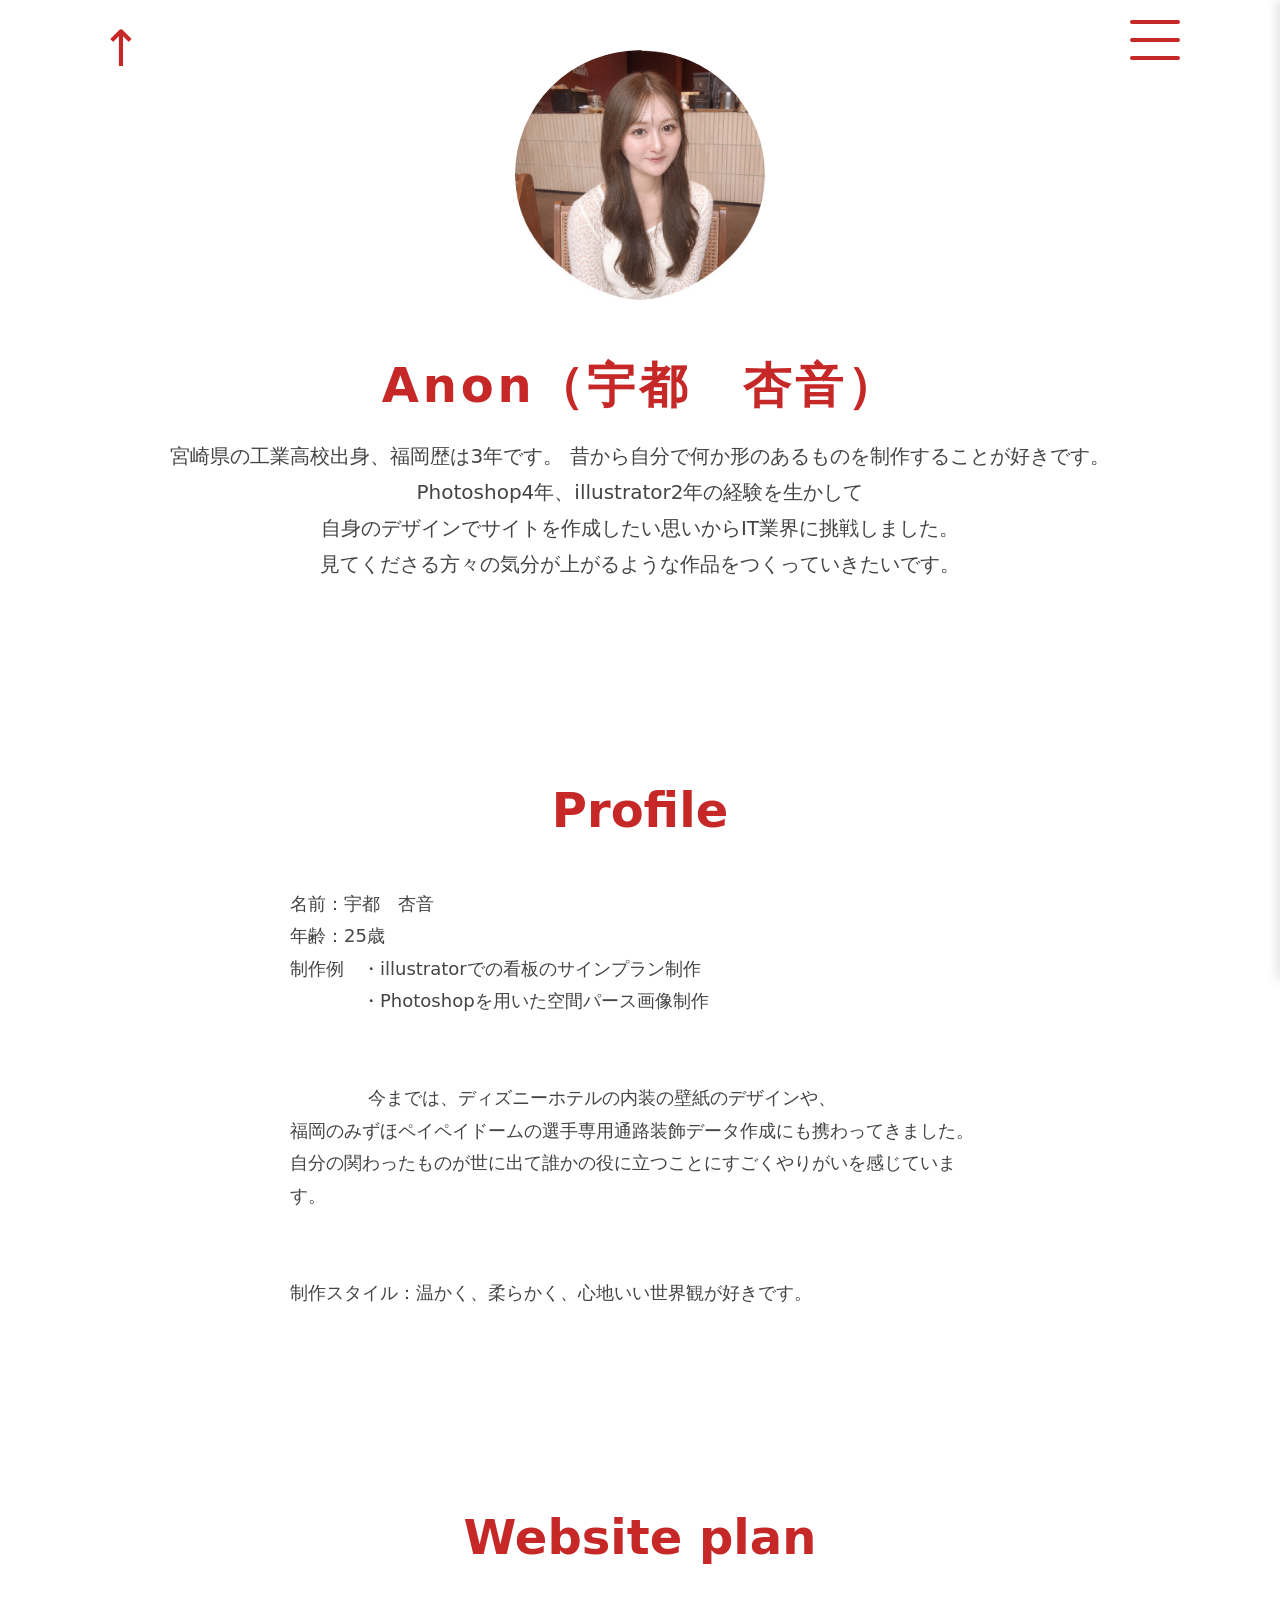
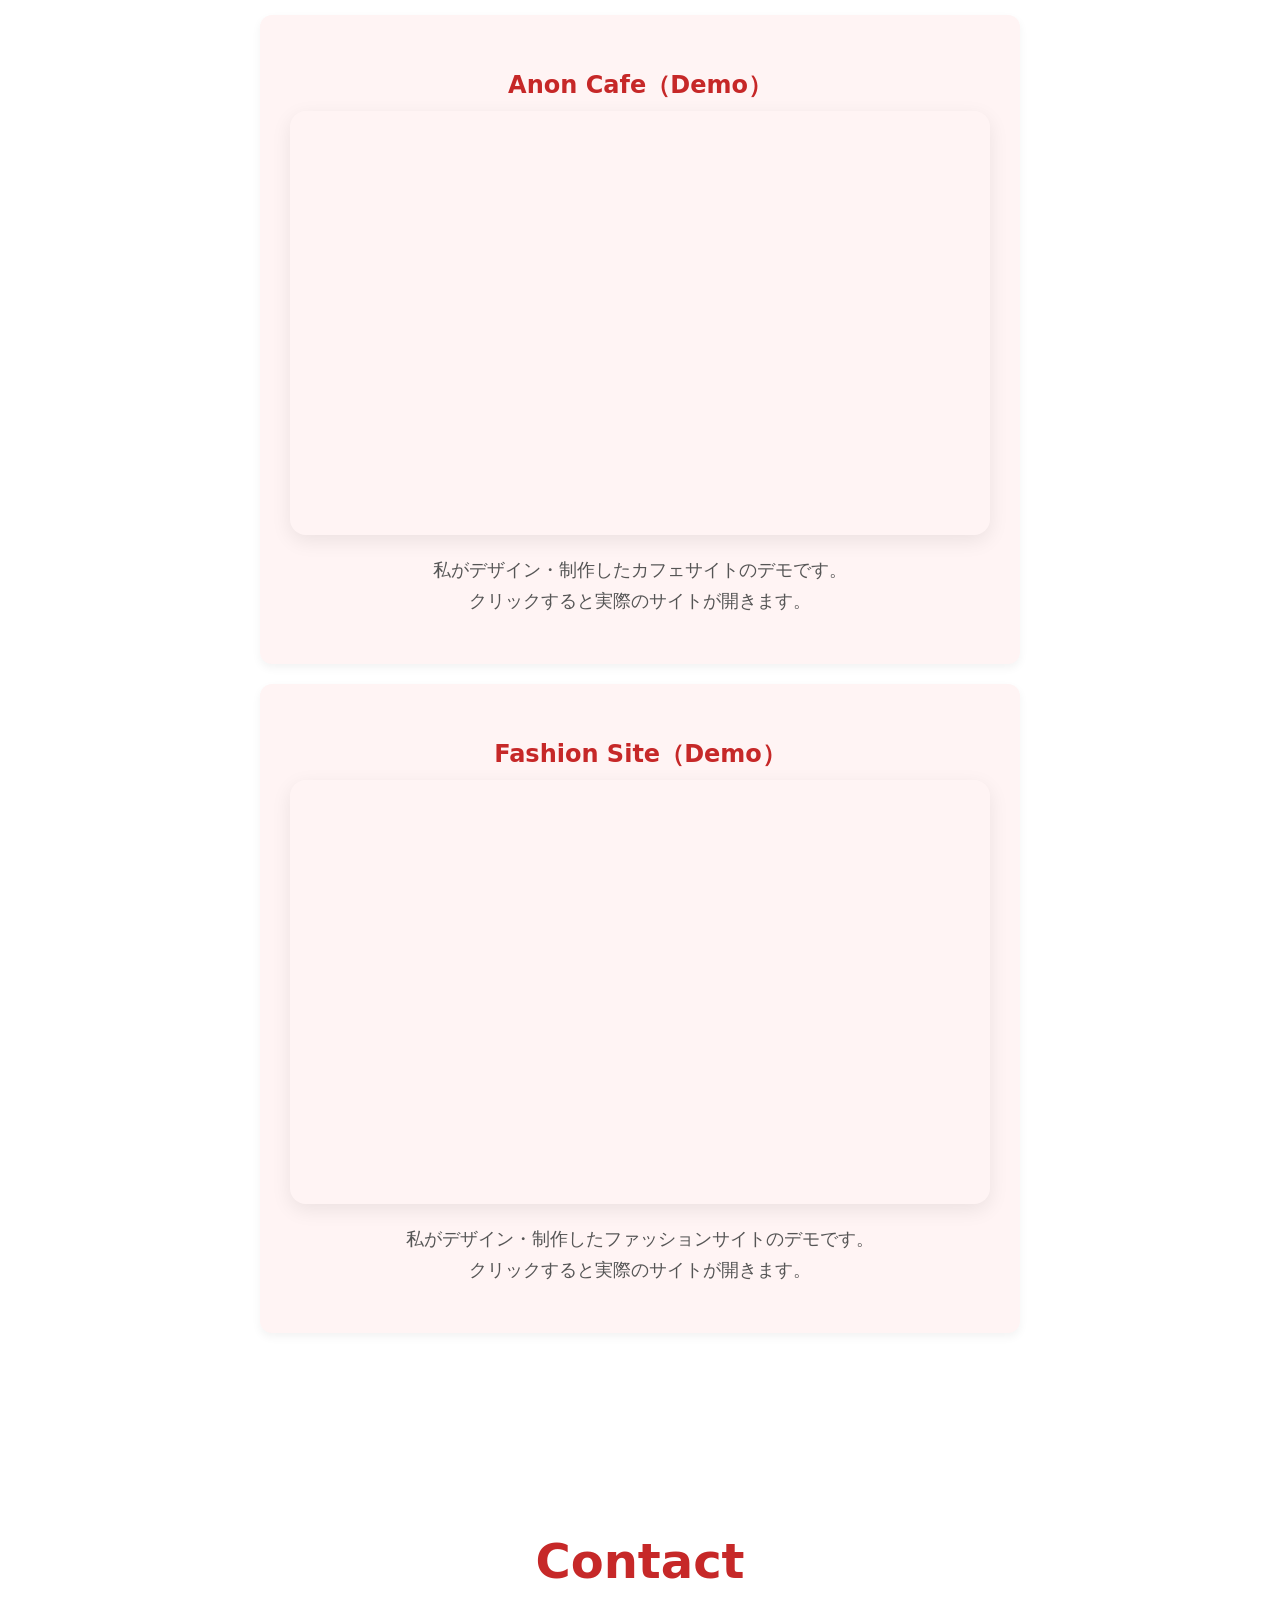
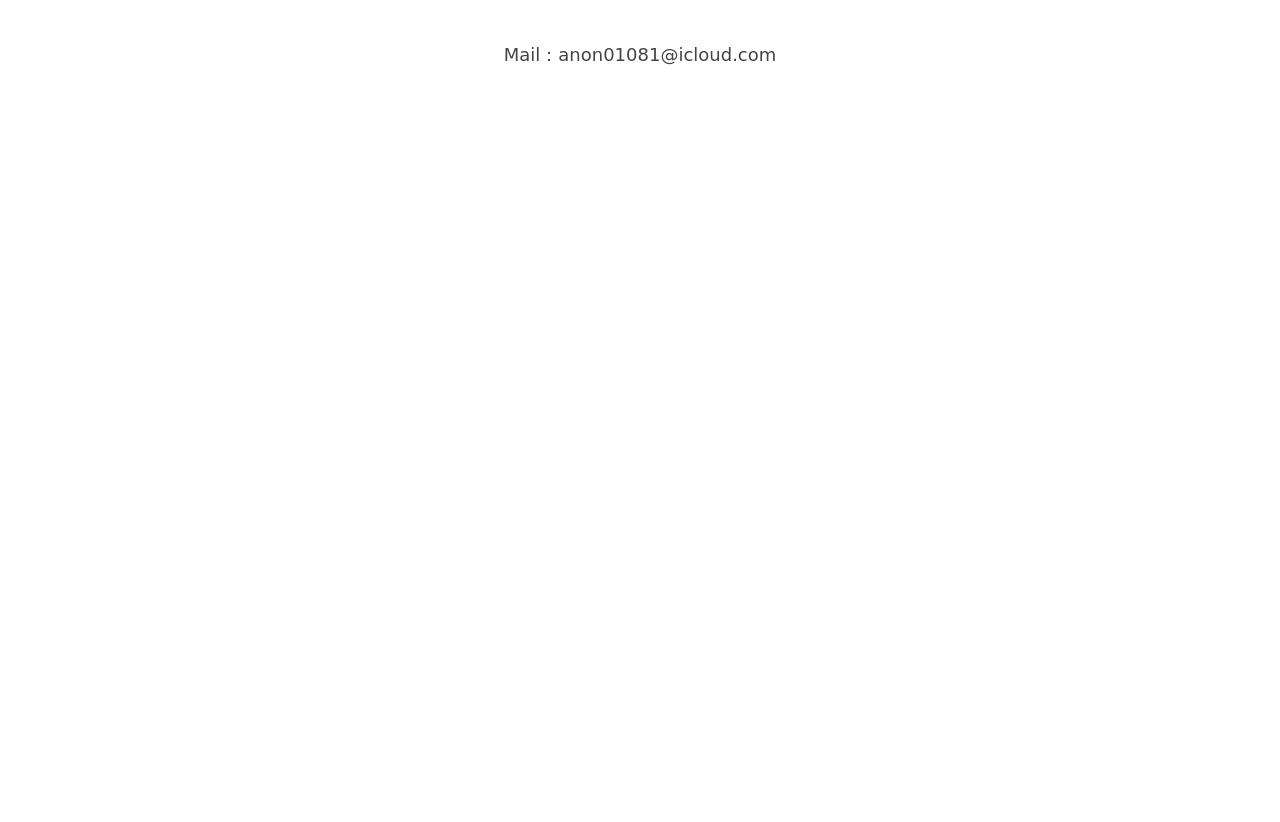
==== home.html @ 7c668c78 "portfolio制作" ====
<!DOCTYPE html>
<html lang="ja">
<head>
  <meta charset="UTF-8">
  <meta name="viewport" content="width=device-width, initial-scale=1.0">
  <title>Anon' Portfolio</title>

  <!-- 共通CSS -->
  <link rel="stylesheet" href="style.css">

  <!-- HP専用CSS -->
  <link rel="stylesheet" href="home.css">
</head>
<body>

  <!-- 左上：トップへ戻る、右上：ハンバーガー -->
  <div class="header-icons">
    <div class="back-arrow" onclick="window.scrollTo({ top: 0, behavior: 'smooth' })">↑</div>

    <div class="hamburger" id="hamburger">
      <span></span>
      <span></span>
      <span></span>
    </div>
  </div>

  <!-- ハンバーガーメニュー -->
  <nav class="menu" id="menu">
    <ul>
      <li><a href="#profile">プロフィール</a></li>
      <li><a href="#works">作品一覧</a></li>
      <li><a href="#contact">お問い合わせ</a></li>
    </ul>
  </nav>

  <!-- メインコンテンツ -->
  <main class="content">
    <!-- Profile画像 -->
    <div class="profile-image fadein">
    <img src="profile.png" alt="プロフィール画像">
    </div>


    <!-- Hero セクション -->
    <section class="hero fadein">
      <h1 class="hero-title">Anon（宇都　杏音）</h1>
      <p class="hero-copy">
        宮崎県の工業高校出身、福岡歴は3年です。
        昔から自分で何か形のあるものを制作することが好きです。<br>
        Photoshop4年、illustrator2年の経験を生かして<br>
        自身のデザインでサイトを作成したい思いからIT業界に挑戦しました。<br>
        見てくださる方々の気分が上がるような作品をつくっていきたいです。
      </p>
    </section>

    <!-- Profile セクション -->
    <section class="profile fadein" id="profile">
      <h2 class="section-title">Profile</h2>
      <p class="profile-text">
        名前：宇都　杏音<br>
        年齢：25歳<br>
        制作例　・illustratorでの看板のサインプラン制作<br>
        　　　　・Photoshopを用いた空間パース画像制作<br>
        　　　　<br>
        <br>
        　　　　  今までは、ディズニーホテルの内装の壁紙のデザインや、<br>
        福岡のみずほペイペイドームの選手専用通路装飾データ作成にも携わってきました。<br>
自分の関わったものが世に出て誰かの役に立つことにすごくやりがいを感じています。
        <br>
<br>
<br>
        制作スタイル：温かく、柔らかく、心地いい世界観が好きです。<br>
      </p>
    </section>

    <!-- Works セクション -->
    <section class="works fadein" id="works">
      <h2 class="section-title">Website plan</h2>

      <div class="work-item fadein">
  <h3 class="work-title">Anon Cafe（Demo）</h3>

  <div class="iframe-wrap">
    <a href="https://ann081-onn.github.io/anon-cafe/" 
       target="_blank" 
       class="iframe-link"></a>

    <iframe 
      src="https://ann081-onn.github.io/anon-cafe/" 
      class="work-iframe">
    </iframe>
  </div>

  <p class="work-desc">
    私がデザイン・制作したカフェサイトのデモです。<br>
    クリックすると実際のサイトが開きます。
  </p>
</div>

<div class="work-item fadein">
  <h3 class="work-title">Fashion Site（Demo）</h3>

  <div class="iframe-wrap">
    <a href="https://ann081-onn.github.io/fashion-site/" 
       target="_blank" 
       class="iframe-link"></a>

    <iframe 
      src="https://ann081-onn.github.io/fashion-site/" 
      class="work-iframe">
    </iframe>
  </div>

  <p class="work-desc">
    私がデザイン・制作したファッションサイトのデモです。<br>
    クリックすると実際のサイトが開きます。
  </p>
</div>



    </section>

    <!-- Contact セクション -->
<section class="contact" id="contact">

      <h2 class="section-title">Contact</h2>
      <p class="contact-text">
        
        Mail：anon01081@icloud.com<br>
      </p>
    </section>

  </main>

  <div class="bottom-space"></div>


  <!-- JS -->
  <script src="home.js"></script>

  <!-- スクロールアニメーション -->
  <script>
    const fadeElems = document.querySelectorAll('.fadein');

    const fadeInOnScroll = () => {
      fadeElems.forEach(elem => {
        const rect = elem.getBoundingClientRect();
        if (rect.top < window.innerHeight - 100) {
          elem.classList.add('show');
        }
      });
    };

    window.addEventListener('scroll', fadeInOnScroll);
    window.addEventListener('load', fadeInOnScroll);
  </script>

</body>
</html>
---- style.css ----
body {
  margin: 0;
  padding: 0;
  width: 100%;
  height: 100vh;
  overflow-x: hidden;

  display: flex;
  flex-direction: column;
  align-items: center;     /* 横だけ中央揃え */
  justify-content: flex-start; /* ← これで上から並ぶ */

  background: #ffffff;
  color: #c62828;
  font-family: "Hiragino Sans", "Yu Gothic", system-ui, sans-serif;
}


h1 {
  margin-top: 180px;
  margin-bottom: 20px;
  font-size: 28px;
  letter-spacing: 0.08em;
  z-index: 10;

  opacity: 0;
  animation: fadeInTitle 1.2s ease-out forwards;
}

@keyframes fadeInTitle {
  0% {
    opacity: 0;
    transform: translateY(-20px);
  }
  100% {
    opacity: 1;
    transform: translateY(0);
  }
}



.cake-container {
  position: absolute;
  top: 50%;
  transform: translateY(-50%); /* ← 完全に中央に来る */
  width: 800px;
  height: 800px;
}

.cake-img {
  position: absolute;
  top: 0;
  left: 0;
  width: 800px;
  height: 800px;
  object-fit: contain;

  opacity: 0;
  transform: scale(1.05); /* ← 少し大きくしてふわっと感 */
  transition: opacity 1.6s ease, transform 1.6s ease; /* ← ゆっくり柔らかく */
}

.cake-img.show {
  opacity: 1;
  transform: scale(1); /* ← ふわっと縮んでくる */
}
---- home.css ----
/* HP のレイアウトをトップページの中央寄せから解除 */
body {
  display: block !important;
  margin: 0;
  padding: 0;
  width: 100%;
}

/* 左右のアイコン配置 */
.header-icons {
  position: fixed;
  top: 20px;
  left: 0;
  right: 0;
  width: 100%;
  display: flex;
  justify-content: space-between;
  z-index: 300;
}

.back-arrow {
  margin-left: 100px;
  font-size: 50px;
  cursor: pointer;
  user-select: none;
  color: #c62828;
  transition: opacity 0.2s ease;
}

.hamburger {
  margin-right: 100px;
  width: 50px;
  height: 40px;
  display: flex;
  flex-direction: column;
  justify-content: space-between;
  cursor: pointer;
}

.hamburger span {
  display: block;
  height: 4px;
  background: #c62828;
  border-radius: 2px;
  transition: 0.3s ease;
}

/* メニュー */
.menu {
  position: fixed;
  top: 0;
  right: -250px;
  width: 250px;
  height: 100vh;
  background: #fff4f4;
  box-shadow: -4px 0 10px rgba(0,0,0,0.1);
  transition: right 0.4s ease;
  padding-top: 80px;
  z-index: 9999;
}

.menu.open {
  right: 0;
}

.menu ul {
  list-style: none;
  padding: 0;
  margin: 0;
}

.menu li {
  margin: 20px 0;
  text-align: center;
}

.menu a {
  text-decoration: none;
  color: #c62828;
  font-size: 20px;
}

/* メインコンテンツ */
.content {
  padding-top: 0px;
  text-align: center;
}

.profile-image{
    text-align: center;
    margin: 50px 0 50px;
}

.profile-image img{
    width: 250px;
    max-width: 80%;
    border-radius: 50%;
    object-fit: cover;
}

/* ===== Hero ===== */
.hero {
  margin-bottom: 0;
  padding-bottom: 0;
  text-align: center;
  animation: fadeIn 1.2s ease forwards;
}

.hero-title{
  font-size: 48px;
  font-weight: bold;
  color: #c62828;

  margin-top: 20px;
  margin-bottom: 20px;

  opacity: 0;
  animation: slideUp 1s ease forwards;
}

.hero-copy {
  font-size: 20px;
  line-height: 1.8;
  color: #444;
  opacity: 0;
  animation: fadeIn 1.5s ease forwards;
  animation-delay: 0.3s;
}

/* アニメーション */
@keyframes fadeIn {
  from { opacity: 0; }
  to   { opacity: 1; }
}

@keyframes slideUp {
  from { opacity: 0; transform: translateY(20px); }
  to   { opacity: 1; transform: translateY(0); }
}

/* ===== Section 共通 ===== */
.section-title {
  font-size: 48px;
  color: #c62828;
  margin: 200px 0 50px;
  text-align: center;
  animation: fadeIn 1s ease forwards;
}

/* ===== Profile ===== */
.profile-text {
  font-size: 18px;
  line-height: 1.8;
  color: #444;
  text-align: left;
  max-width: 700px;
  margin: 0 auto;
  animation: fadeIn 1.2s ease forwards;
}

/* ===== Works ===== */
.works {
  margin-top: 40px;
}

.work-item {
  background: #fff4f4;
  border-radius: 12px;
  padding: 30px;
  margin: 20px auto;
  max-width: 700px;
  box-shadow: 0 4px 10px rgba(0,0,0,0.05);
  animation: fadeIn 1.2s ease forwards;
}

.work-title {
  font-size: 24px;
  color: #c62828;
  margin-bottom: 10px;
}

.work-desc {
  font-size: 18px;
  color: #555;
  line-height: 1.7;
}

/* ===== Contact ===== */
.contact-text {
  font-size: 18px;
  line-height: 1.8;
  color: #444;
  text-align: center;
  max-width: 700px;
  margin: 0 auto 300px; /* ← ここだけで余白を管理 */
  animation: fadeIn 1.2s ease forwards;
}


/* ===== fadein ===== */
.fadein {
  opacity: 0;
  transform: translateY(0); /* ← 余白が潰れない */
  transition: all 0.8s ease;
}

.fadein.show {
  opacity: 1;
  transform: translateY(0);
}

/* ===== iframe ===== */
.iframe-wrap {
  width: 100%;
  max-width: 700px;
  margin: 0 auto 20px;
  border-radius: 16px;
  overflow: hidden;
  box-shadow: 0 6px 20px rgba(0,0,0,0.08);
  animation: fadeIn 1.2s ease forwards;
  position: relative;
}

.work-iframe {
  width: 100%;
  height: 420px;
  border: none;
  transform: scale(1);
  transition: transform 0.4s ease;
}

.iframe-wrap:hover .work-iframe {
  transform: scale(1.02);
}

.iframe-link {
  position: absolute;
  top: 0;
  left: 0;
  width: 100%;
  height: 100%;
  z-index: 10;
  display: block;
}


.bottom-space {
  height: 50%; /* ← 好きな余白に調整 */
}
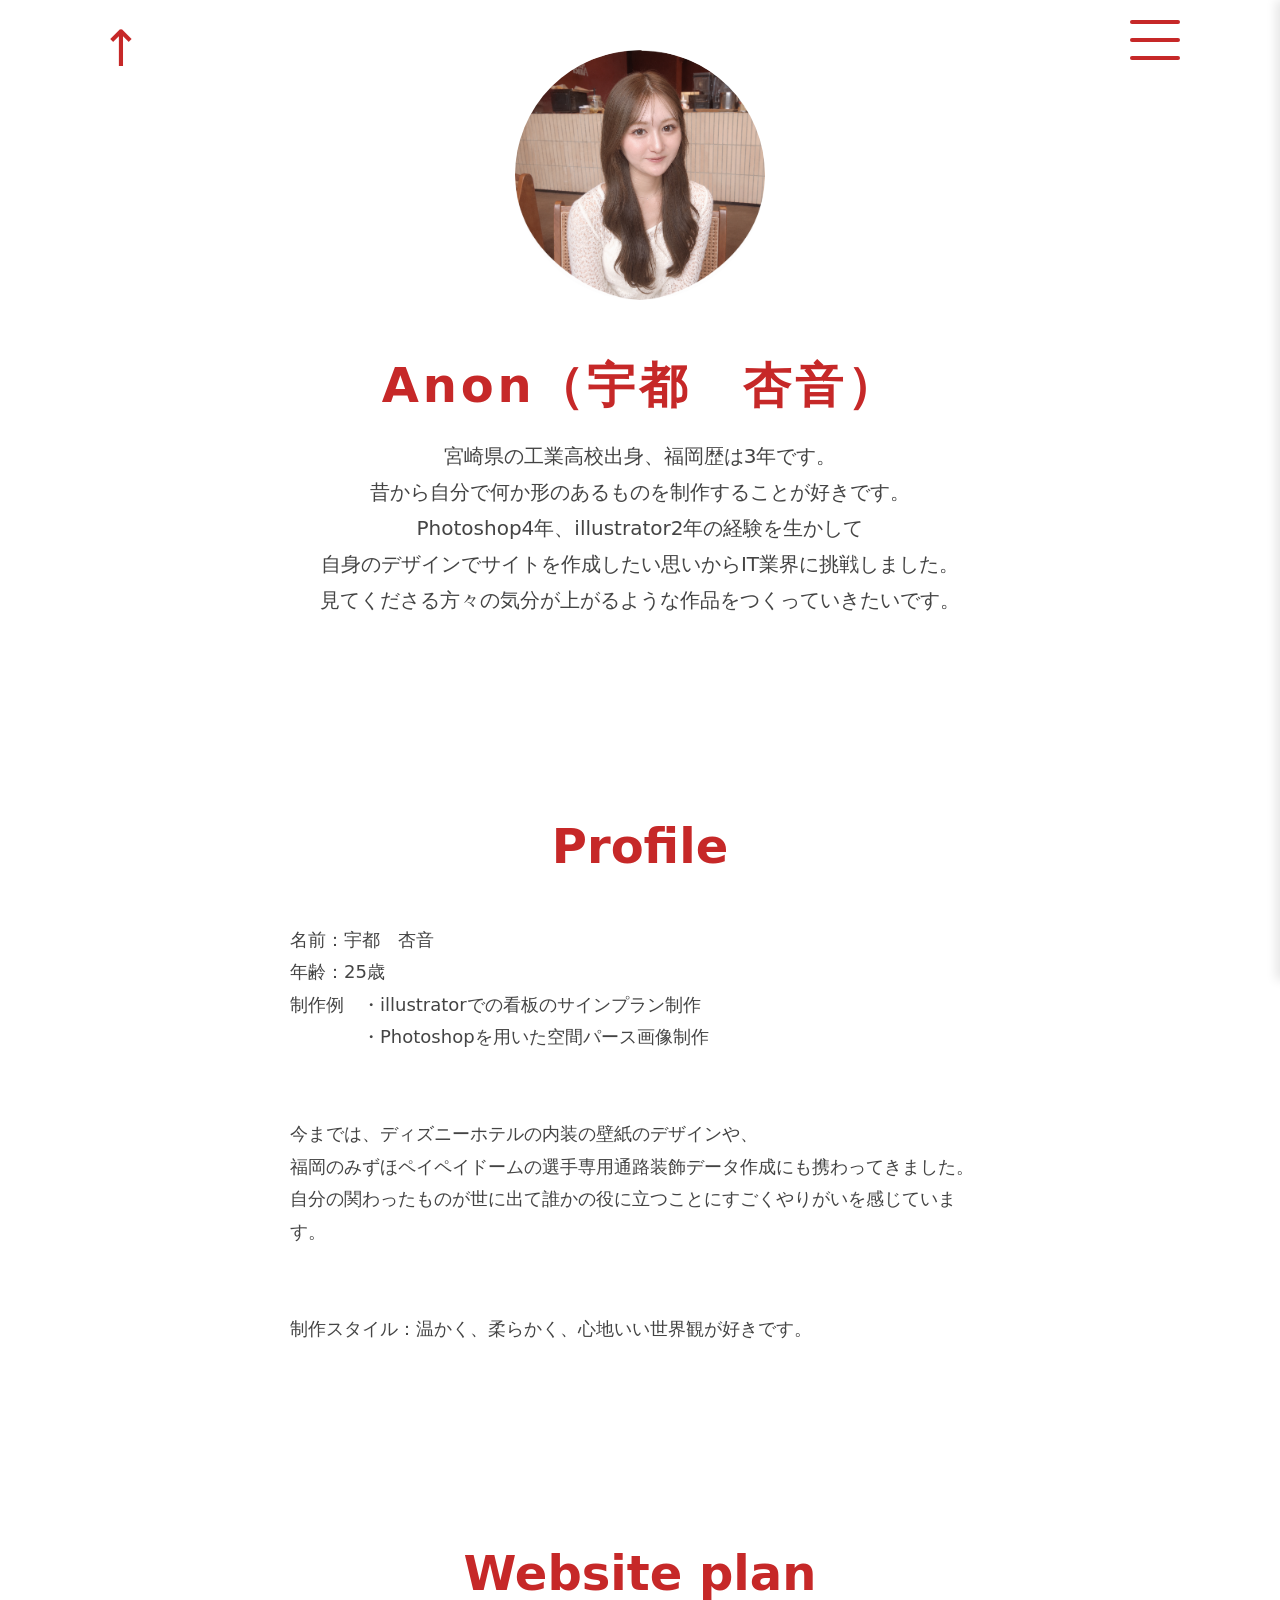
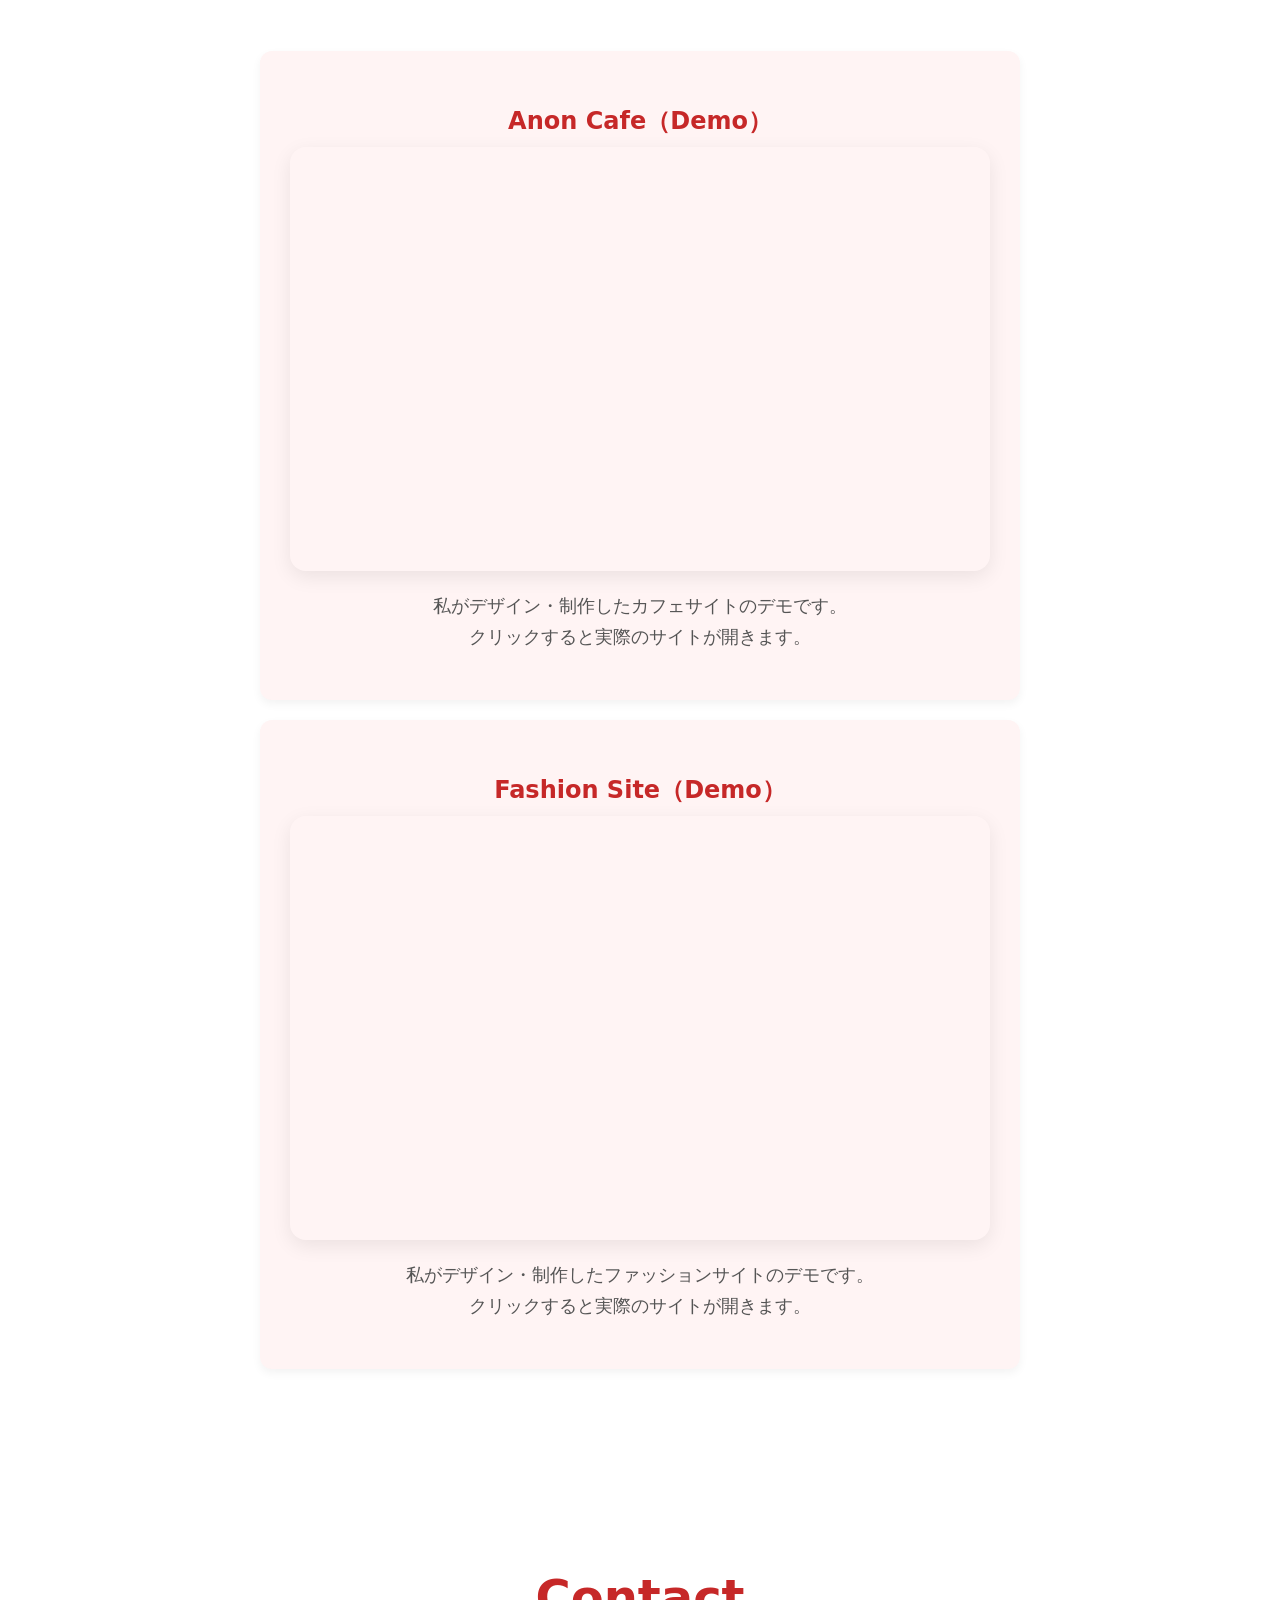
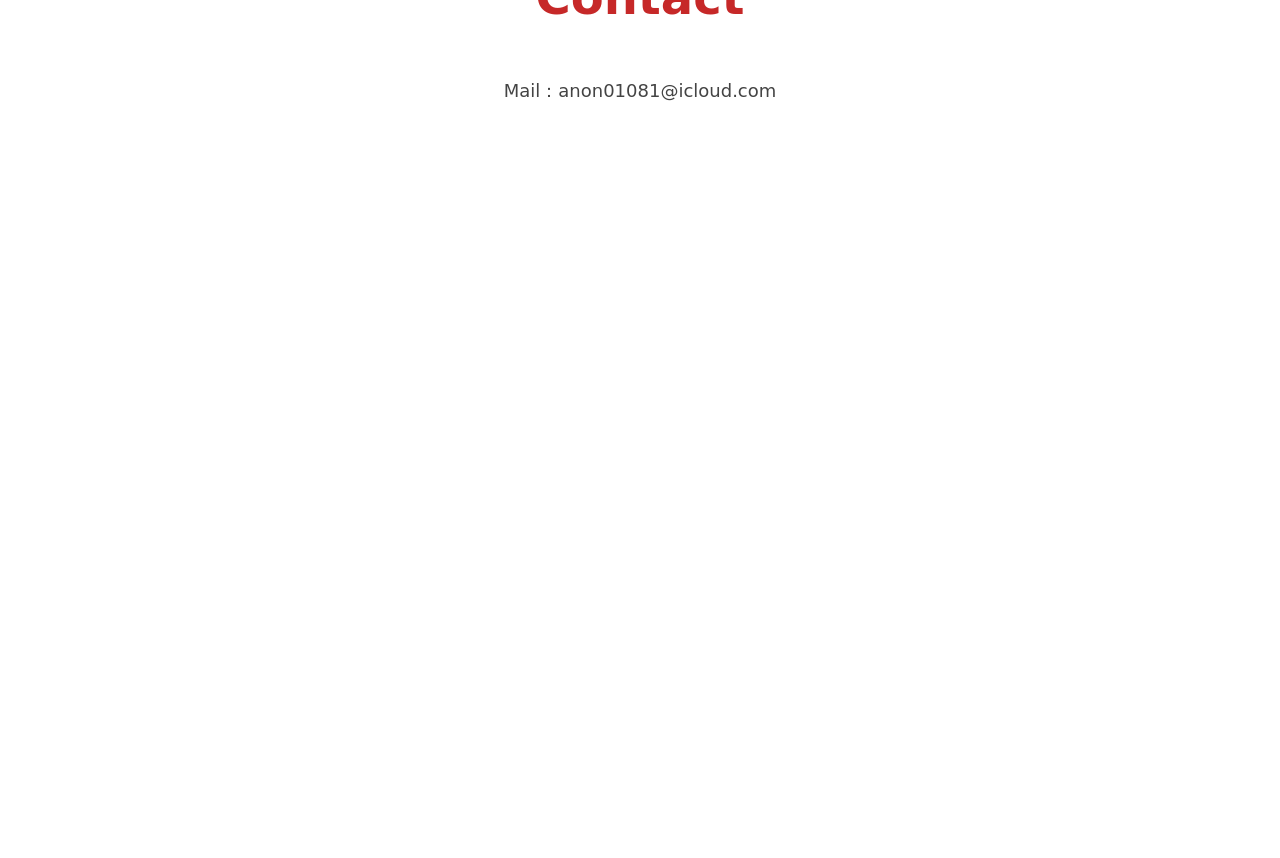
==== commit 18a17ecf: "スマホ文字サイズ調整" ====
--- a/home.html
+++ b/home.html
@@ -45,7 +45,7 @@
     <section class="hero fadein">
       <h1 class="hero-title">Anon（宇都　杏音）</h1>
       <p class="hero-copy">
-        宮崎県の工業高校出身、福岡歴は3年です。
+        宮崎県の工業高校出身、福岡歴は3年です。<br>
         昔から自分で何か形のあるものを制作することが好きです。<br>
         Photoshop4年、illustrator2年の経験を生かして<br>
         自身のデザインでサイトを作成したい思いからIT業界に挑戦しました。<br>
@@ -63,7 +63,7 @@
         　　　　・Photoshopを用いた空間パース画像制作<br>
         　　　　<br>
         <br>
-        　　　　  今までは、ディズニーホテルの内装の壁紙のデザインや、<br>
+        今までは、ディズニーホテルの内装の壁紙のデザインや、<br>
         福岡のみずほペイペイドームの選手専用通路装飾データ作成にも携わってきました。<br>
 自分の関わったものが世に出て誰かの役に立つことにすごくやりがいを感じています。
         <br>
--- a/home.css
+++ b/home.css
@@ -247,3 +247,114 @@
 .bottom-space {
   height: 50%; /* ← 好きな余白に調整 */
 }
+
+/* =========================
+   iPhone対応
+========================= */
+@media (max-width: 768px){
+
+  .back-arrow{
+    margin-left: 20px;
+    font-size: 36px;
+  }
+
+  .hamburger{
+    margin-right: 20px;
+    width: 40px;
+    height: 30px;
+  }
+
+  .hero-title{
+    font-size: 32px;
+    line-height: 1.3;
+  }
+
+  .hero-copy{
+    font-size: 16px;
+    padding: 0 20px;
+  }
+
+  .section-title{
+    font-size: 32px;
+    margin: 120px 0 30px;
+  }
+
+  .profile-text{
+    font-size: 16px;
+    padding: 0 20px;
+  }
+
+  .work-item{
+    width: calc(100% - 40px);
+    padding: 20px;
+  }
+
+  .work-title{
+    font-size: 20px;
+  }
+
+  .work-desc{
+    font-size: 16px;
+  }
+
+  .iframe-wrap{
+    width: calc(100% - 20px);
+  }
+
+  .work-iframe{
+    height: 250px;
+  }
+
+  .contact-text{
+    font-size: 16px;
+    padding: 0 20px;
+    margin-bottom: 150px;
+  }
+
+  .profile-image img{
+    width: 180px;
+  }
+
+  .menu{
+    width: 220px;
+  }
+
+  .menu a{
+    font-size: 18px;
+  }
+}
+@media (max-width: 768px){
+
+  .content{
+    padding-left: 20px;
+    padding-right: 20px;
+  }
+
+  .hero{
+    padding-left: 20px;
+    padding-right: 20px;
+  }
+
+  .profile-text,
+  .contact-text{
+    padding-left: 20px;
+    padding-right: 20px;
+  }
+
+}
+@media (max-width: 768px){
+
+  .work-item{
+    width: calc(100% - 20px);
+    box-sizing: border-box;
+  }
+
+}
+@media (max-width: 768px){
+
+  p{
+    text-align: center;
+    font-size: 16px;
+  }
+
+}
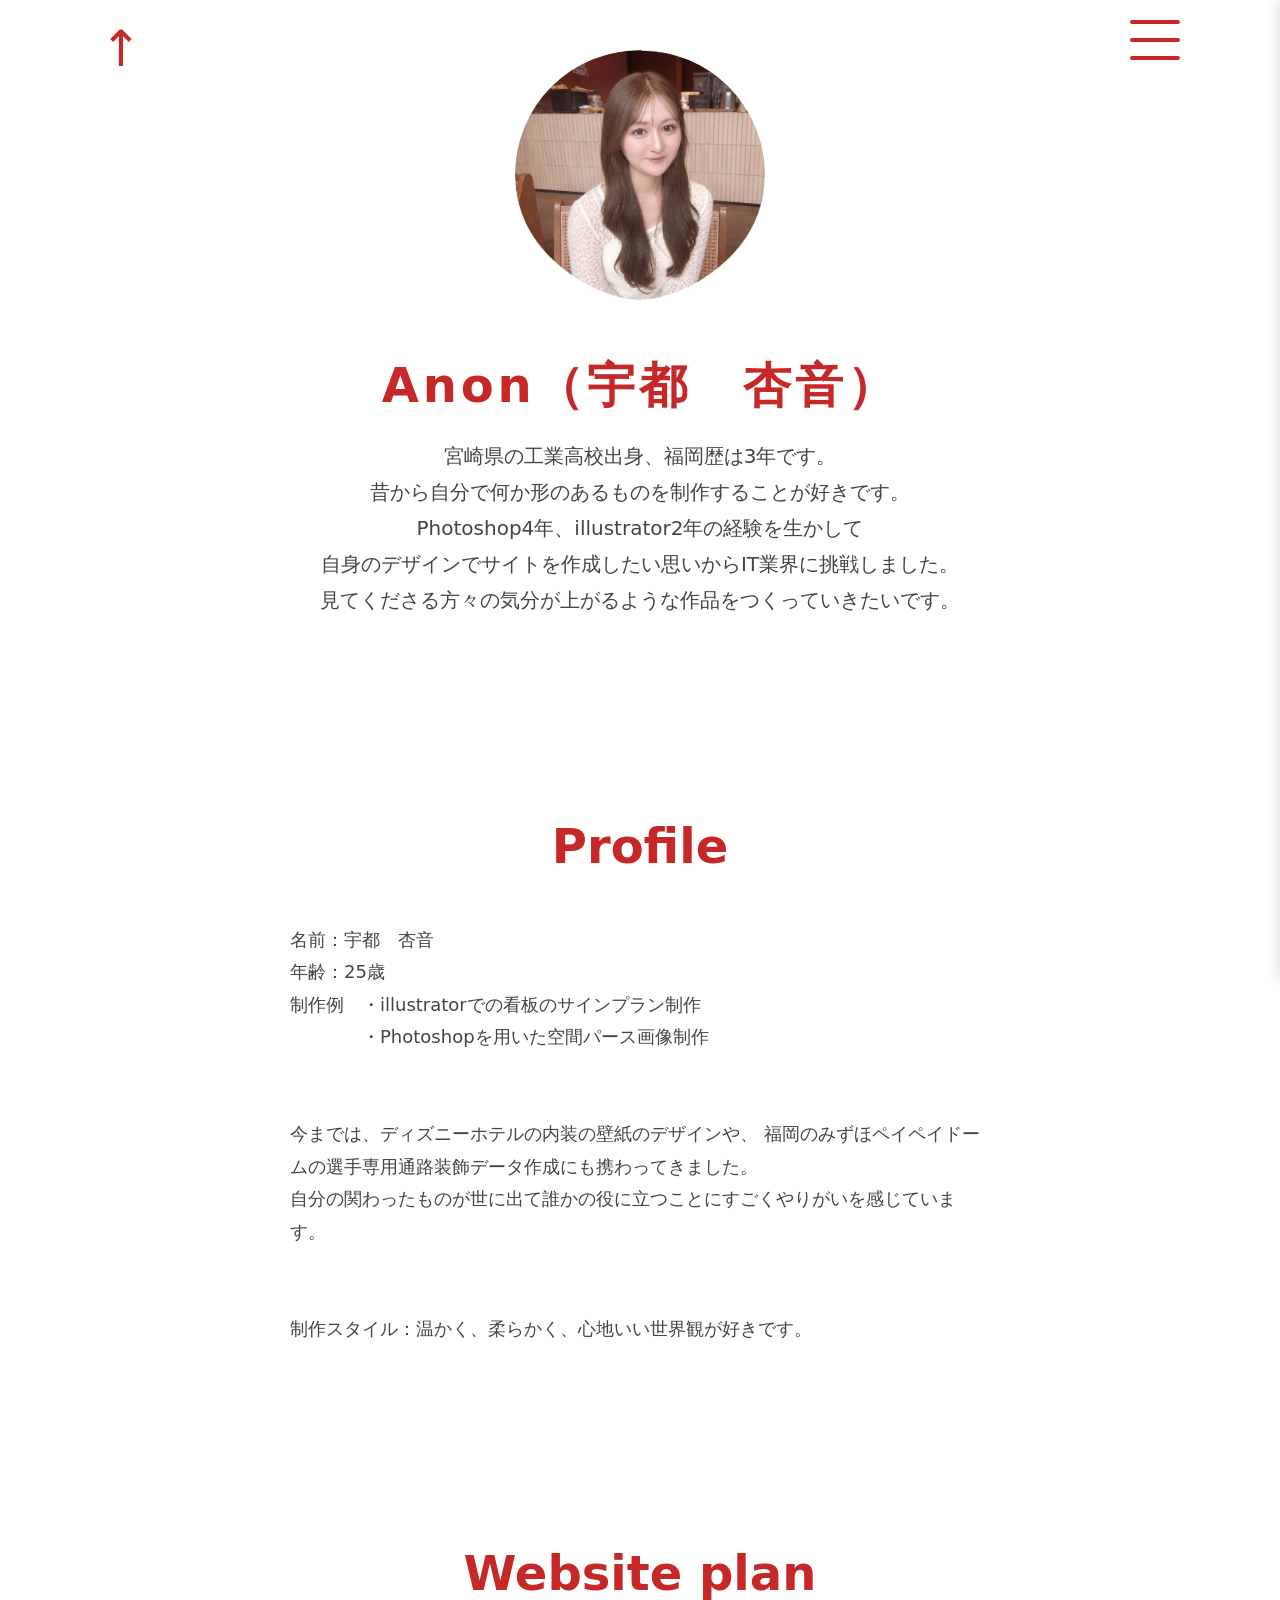
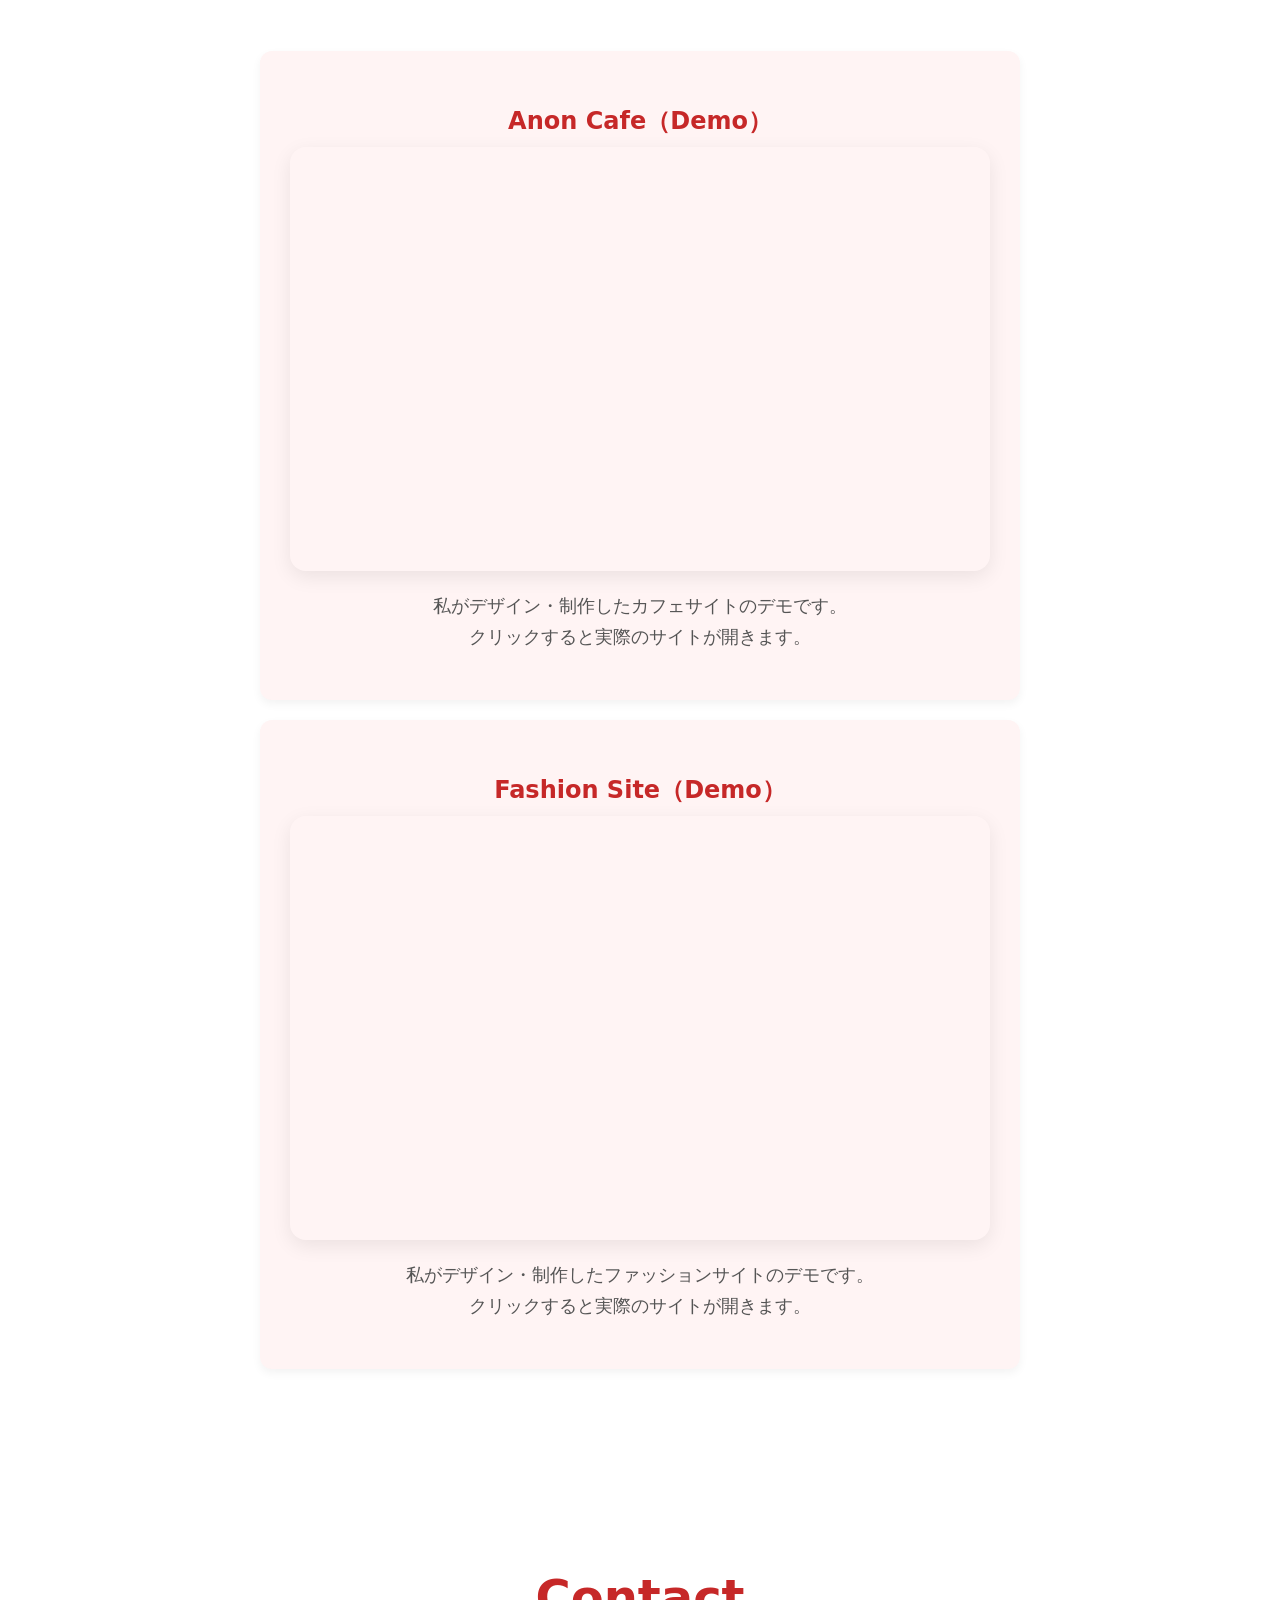
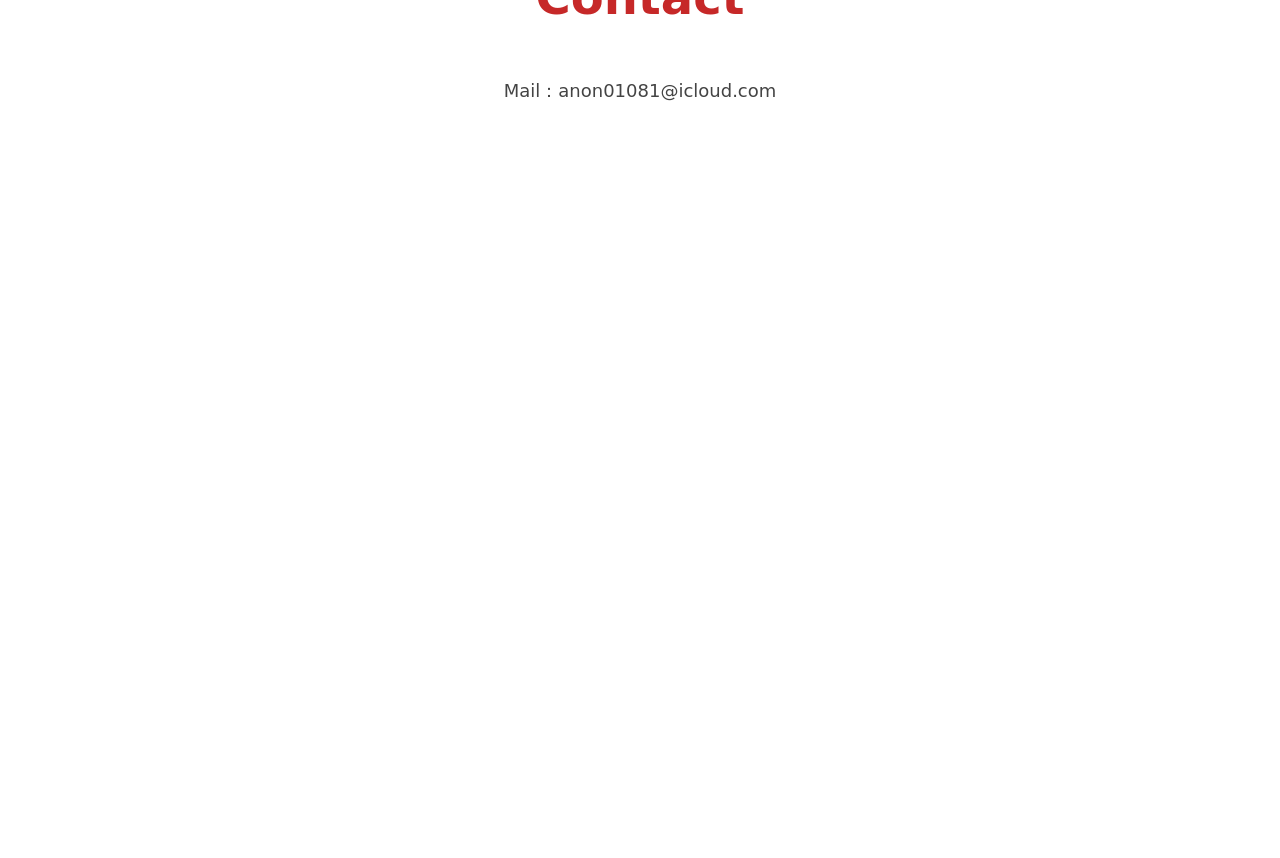
==== commit 07d324c3: "スマホ文字サイズ調整" ====
--- a/home.html
+++ b/home.html
@@ -63,7 +63,7 @@
         　　　　・Photoshopを用いた空間パース画像制作<br>
         　　　　<br>
         <br>
-        今までは、ディズニーホテルの内装の壁紙のデザインや、<br>
+        今までは、ディズニーホテルの内装の壁紙のデザインや、
         福岡のみずほペイペイドームの選手専用通路装飾データ作成にも携わってきました。<br>
 自分の関わったものが世に出て誰かの役に立つことにすごくやりがいを感じています。
         <br>
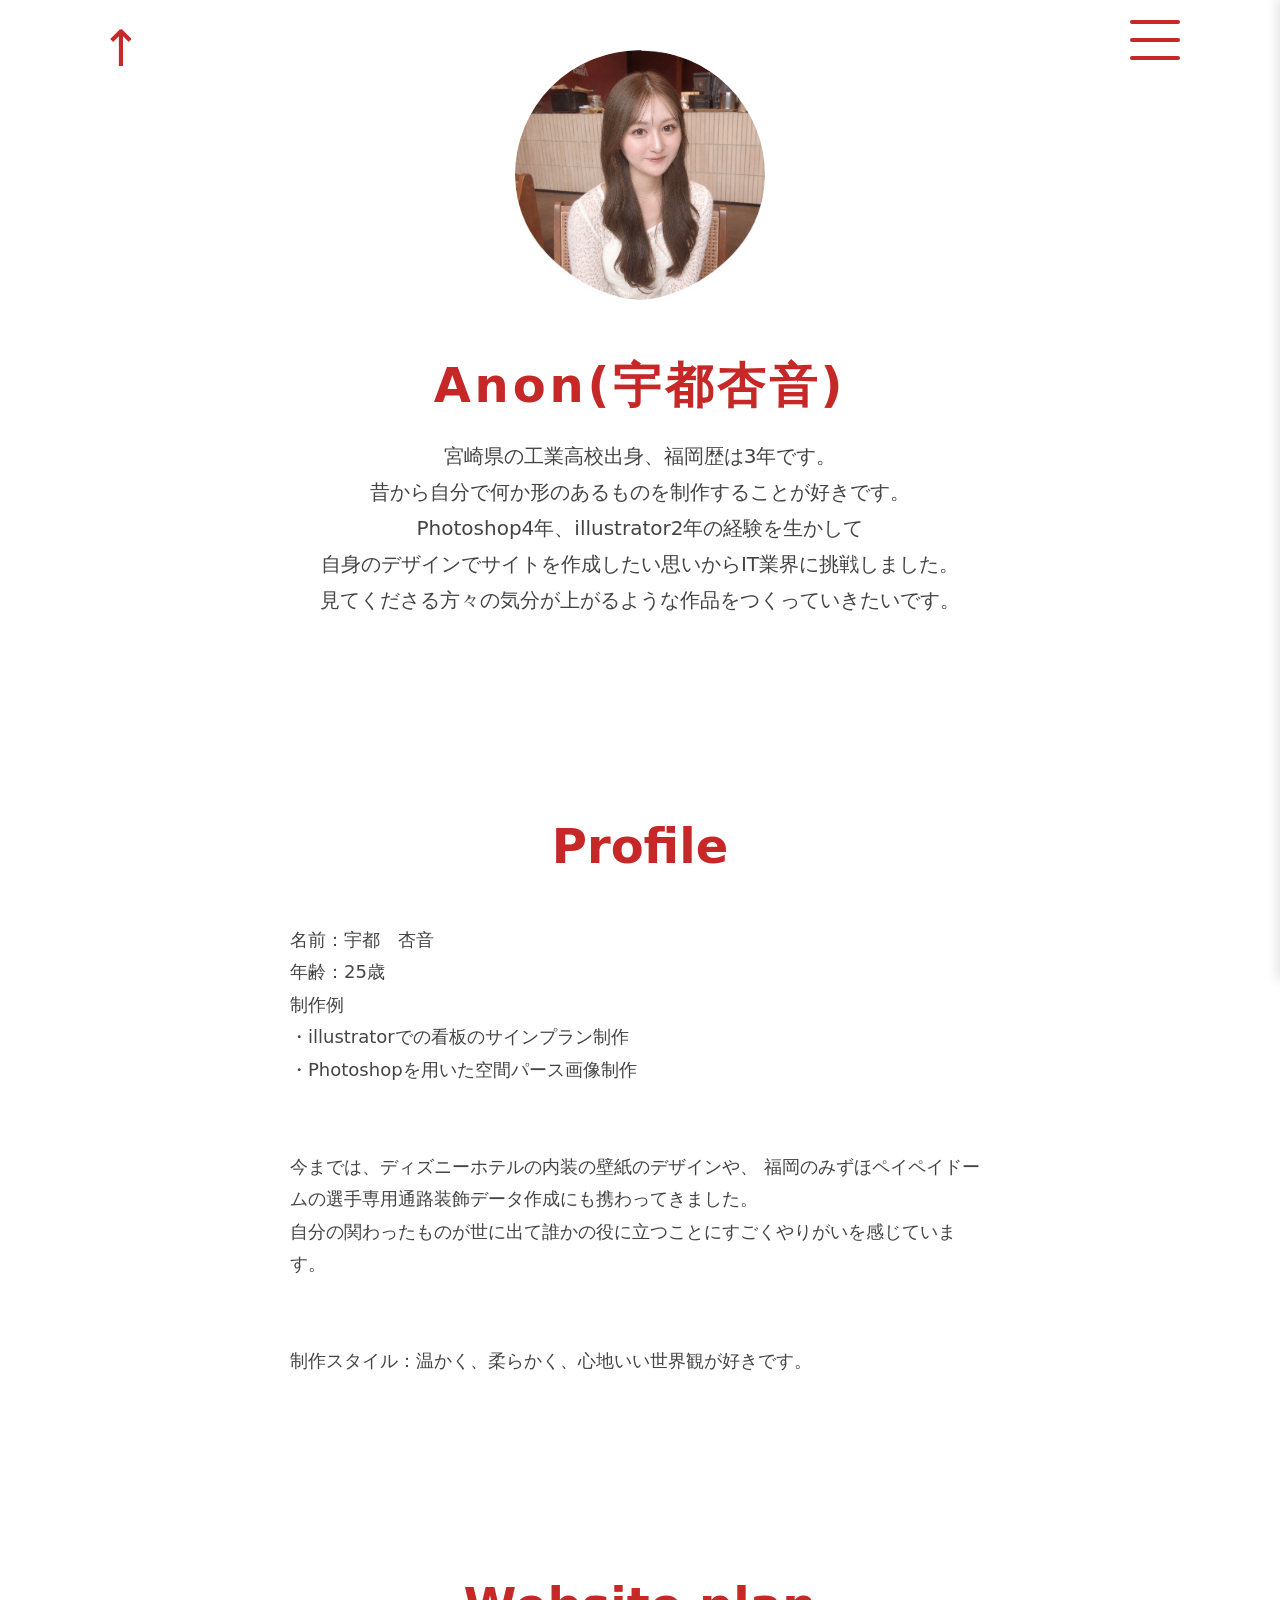
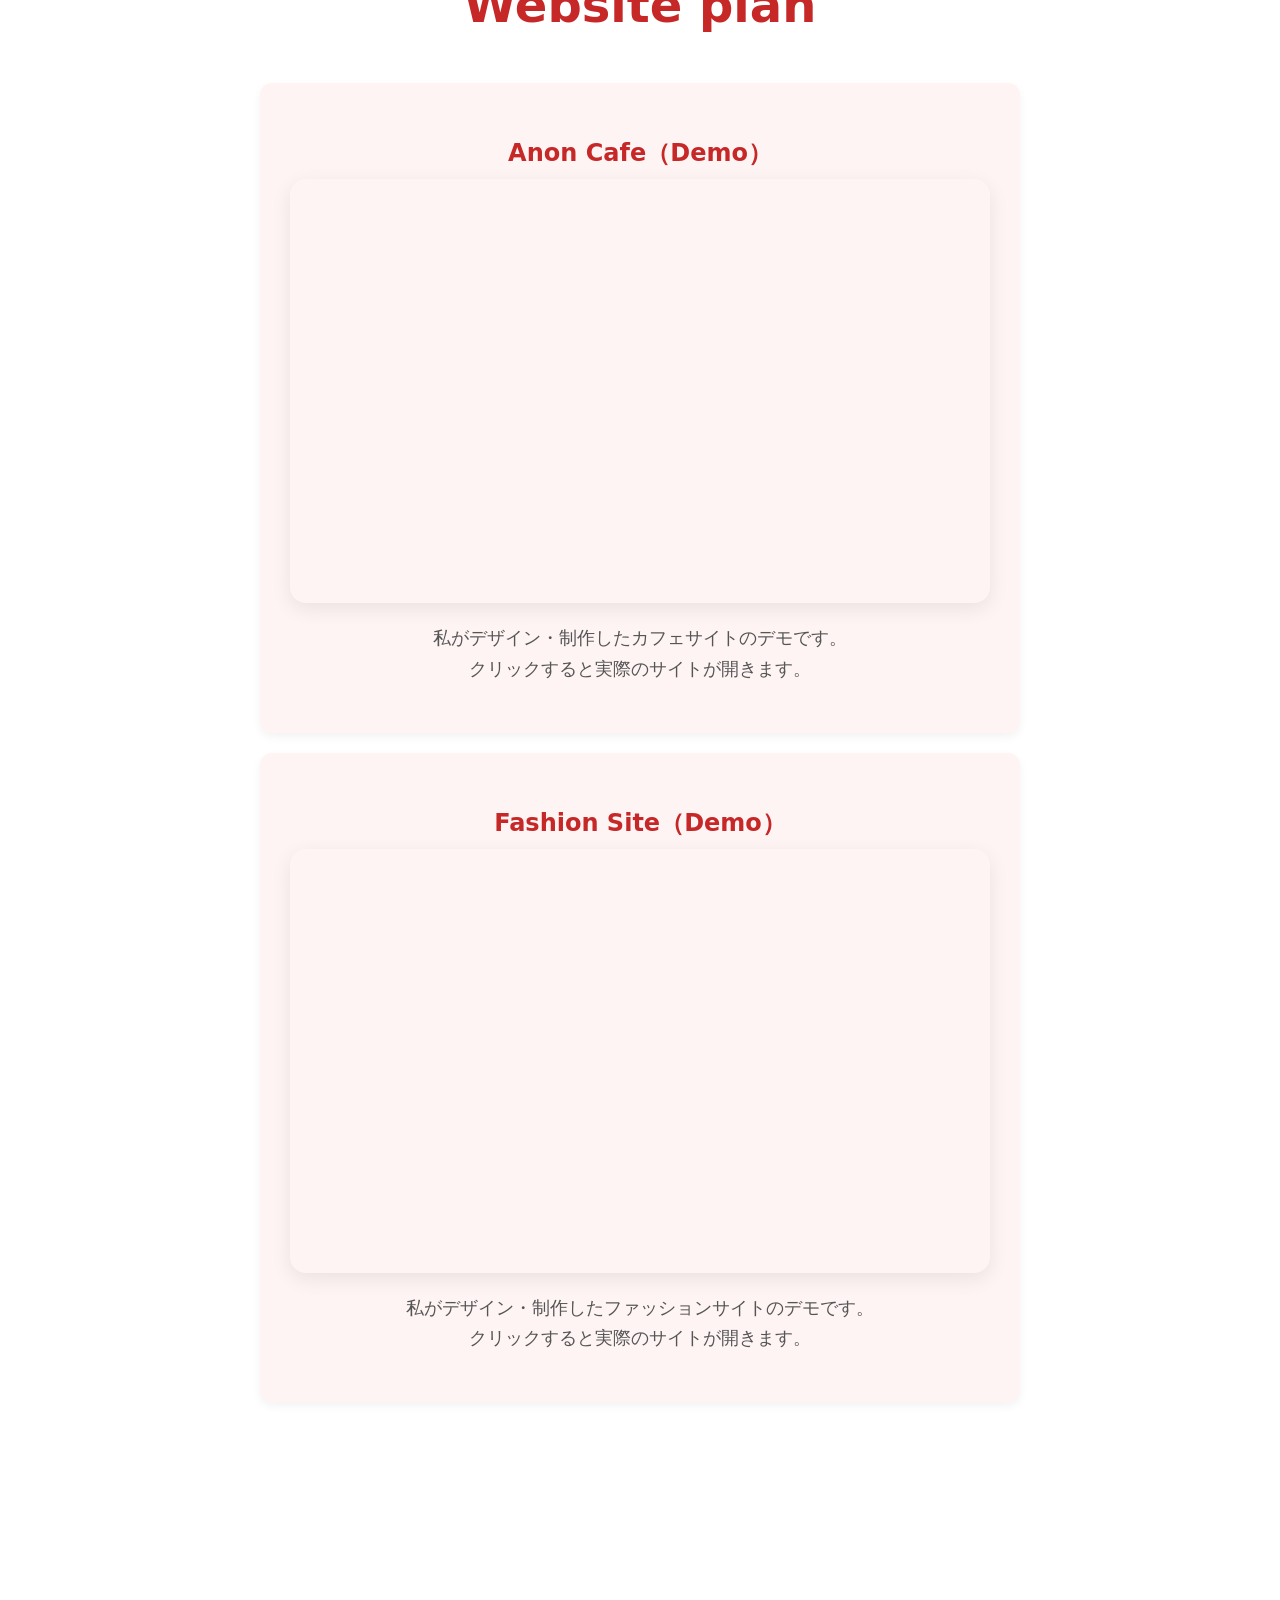
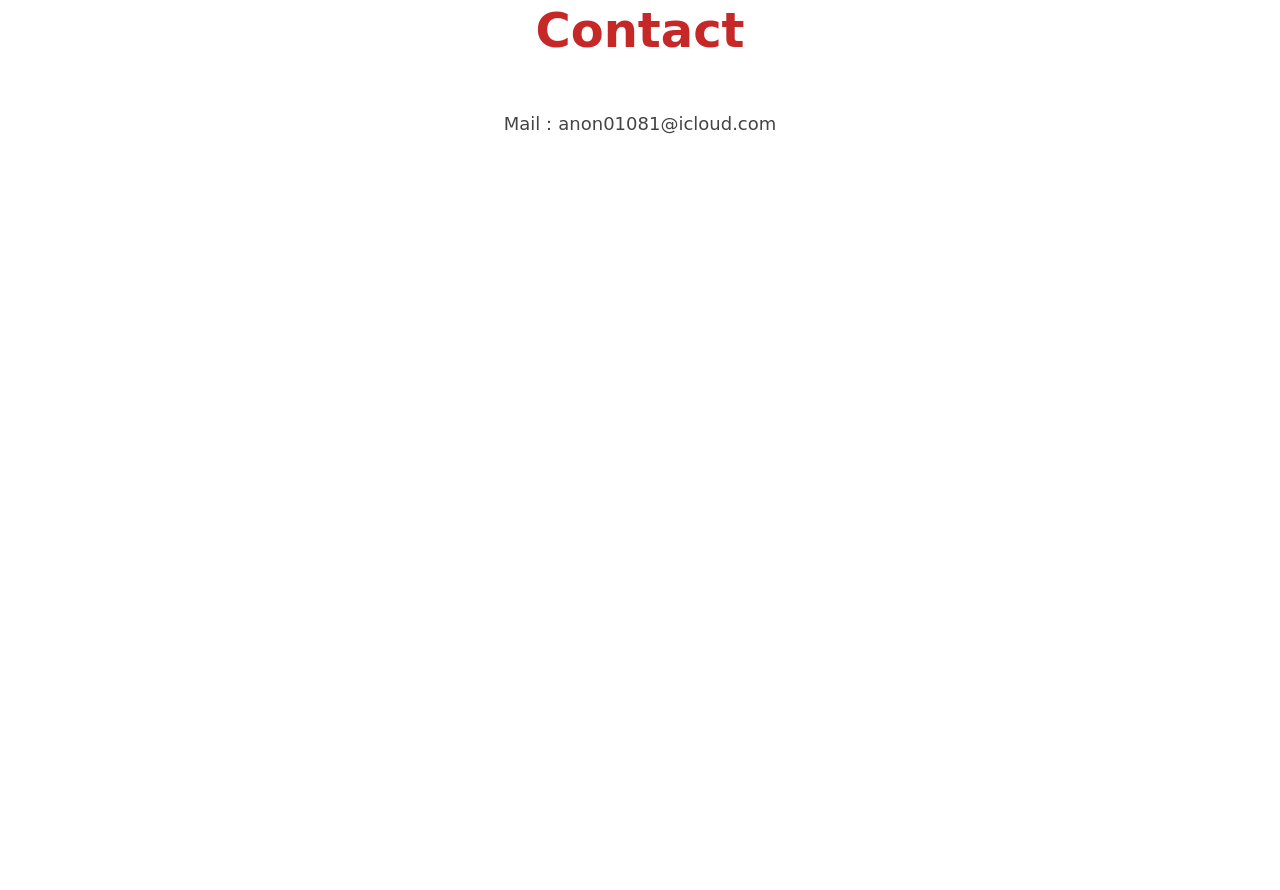
==== commit b7fd2b0b: "スマホ文字サイズ調整" ====
--- a/home.html
+++ b/home.html
@@ -43,7 +43,7 @@
 
     <!-- Hero セクション -->
     <section class="hero fadein">
-      <h1 class="hero-title">Anon（宇都　杏音）</h1>
+      <h1 class="hero-title">Anon(宇都杏音)</h1>
       <p class="hero-copy">
         宮崎県の工業高校出身、福岡歴は3年です。<br>
         昔から自分で何か形のあるものを制作することが好きです。<br>
@@ -59,9 +59,10 @@
       <p class="profile-text">
         名前：宇都　杏音<br>
         年齢：25歳<br>
-        制作例　・illustratorでの看板のサインプラン制作<br>
-        　　　　・Photoshopを用いた空間パース画像制作<br>
-        　　　　<br>
+        制作例<br>
+        ・illustratorでの看板のサインプラン制作<br>
+        ・Photoshopを用いた空間パース画像制作<br>
+        <br>
         <br>
         今までは、ディズニーホテルの内装の壁紙のデザインや、
         福岡のみずほペイペイドームの選手専用通路装飾データ作成にも携わってきました。<br>
